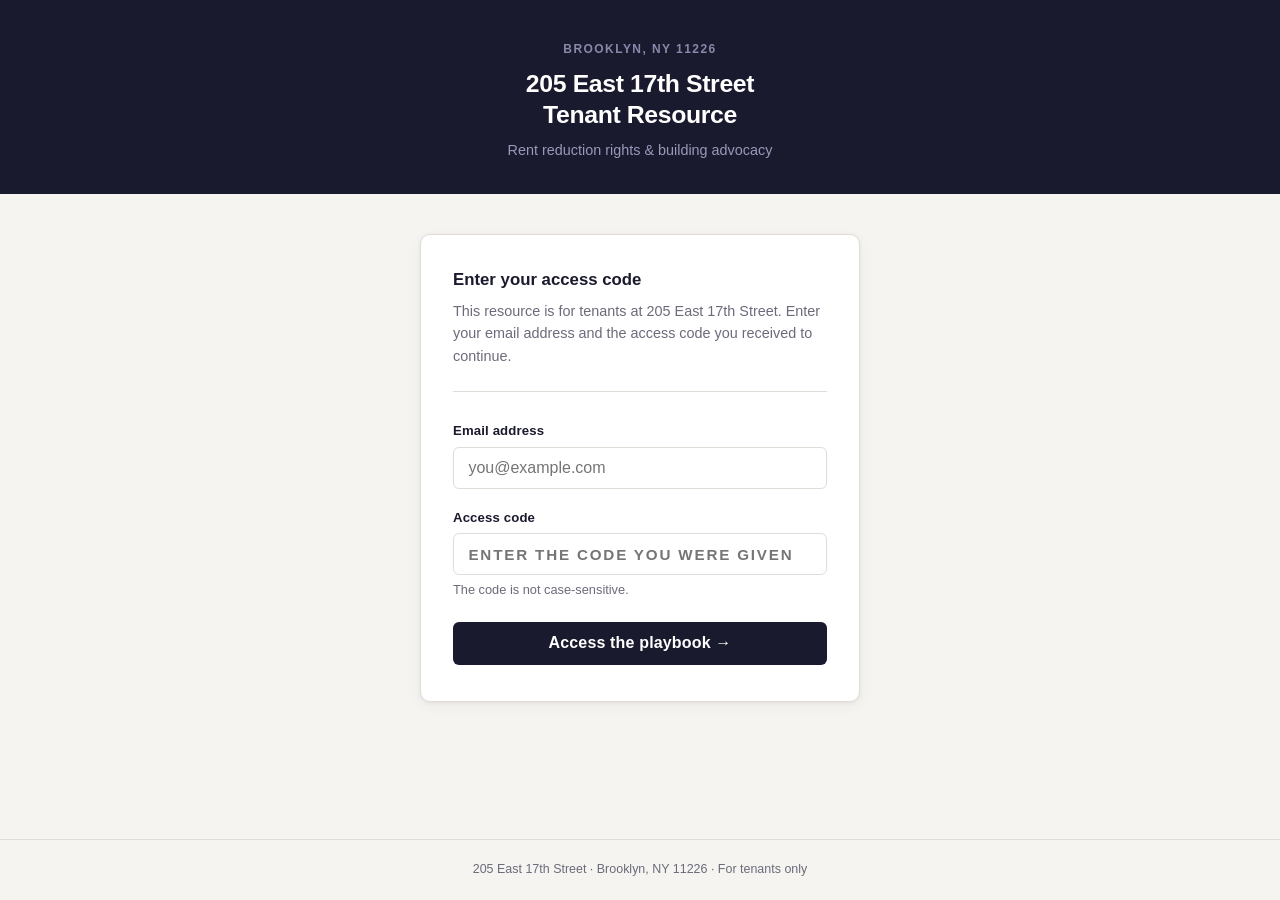
==== index.html @ bfedea2b "Finish tenant401 release verification fixes" ====
<!DOCTYPE html>
<html lang="en">
<head>
<meta charset="UTF-8"/>
<meta name="viewport" content="width=device-width, initial-scale=1.0"/>
<title>205 East 17th Street — Tenant Resource</title>
<style>
  *, *::before, *::after { box-sizing: border-box; margin: 0; padding: 0; }

  :root {
    --ink:     #1a1a2e;
    --ink-mid: #2d2d4a;
    --bg:      #f5f4f0;
    --white:   #ffffff;
    --accent:  #b5451b;
    --muted:   #6b6b7b;
    --border:  #e0ddd8;
    --green:   #2d6a2d;
    --red-bg:  #fef2f2;
    --red-bdr: #fca5a5;
    --red-txt: #991b1b;
  }

  html { height: 100%; }

  body {
    font-family: -apple-system, BlinkMacSystemFont, 'Segoe UI', Roboto,
                 Helvetica, Arial, sans-serif;
    font-size: 16px;
    line-height: 1.6;
    background: var(--bg);
    color: var(--ink);
    min-height: 100%;
    display: flex;
    flex-direction: column;
  }

  /* ── Header ── */
  header {
    background: var(--ink);
    color: #fff;
    padding: 2.5rem 1.5rem 2rem;
    text-align: center;
  }
  header .eyebrow {
    font-size: .75rem;
    font-weight: 600;
    letter-spacing: .12em;
    text-transform: uppercase;
    color: #8888aa;
    margin-bottom: .6rem;
  }
  header h1 {
    font-size: 1.55rem;
    font-weight: 700;
    letter-spacing: -.015em;
    line-height: 1.25;
  }
  header .sub {
    margin-top: .5rem;
    color: #9999bb;
    font-size: .9rem;
  }

  /* ── Main ── */
  main {
    flex: 1;
    display: flex;
    align-items: flex-start;
    justify-content: center;
    padding: 2.5rem 1.25rem 3rem;
  }

  .card {
    background: var(--white);
    border: 1px solid var(--border);
    border-radius: 10px;
    padding: 2rem 2rem 2.25rem;
    width: 100%;
    max-width: 440px;
    box-shadow: 0 1px 4px rgba(0,0,0,.06), 0 4px 16px rgba(0,0,0,.04);
  }

  .card-title {
    font-size: 1.05rem;
    font-weight: 700;
    margin-bottom: .4rem;
  }
  .card-desc {
    color: var(--muted);
    font-size: .9rem;
    line-height: 1.55;
    margin-bottom: 1.75rem;
    padding-bottom: 1.5rem;
    border-bottom: 1px solid var(--border);
  }

  /* Error banner */
  .error-banner {
    display: none;
    align-items: flex-start;
    gap: .6rem;
    background: var(--red-bg);
    border: 1px solid var(--red-bdr);
    border-radius: 6px;
    padding: .75rem 1rem;
    margin-bottom: 1.25rem;
    color: var(--red-txt);
    font-size: .875rem;
    line-height: 1.45;
  }
  .error-banner.show { display: flex; }
  .error-banner svg { flex-shrink: 0; margin-top: 1px; }

  /* Form */
  .field { margin-bottom: 1.1rem; }
  label {
    display: block;
    font-size: .825rem;
    font-weight: 600;
    color: var(--ink);
    margin-bottom: .35rem;
    letter-spacing: .01em;
  }
  input[type="email"],
  input[type="text"] {
    width: 100%;
    padding: .7rem .9rem;
    border: 1px solid var(--border);
    border-radius: 6px;
    font-size: 1rem;
    font-family: inherit;
    background: #fff;
    color: var(--ink);
    transition: border-color .15s, box-shadow .15s;
    -webkit-appearance: none;
  }
  input:focus {
    outline: none;
    border-color: var(--ink-mid);
    box-shadow: 0 0 0 3px rgba(26,26,46,.1);
  }
  input#code {
    letter-spacing: .12em;
    text-transform: uppercase;
    font-weight: 600;
    font-size: .95rem;
  }
  .field-hint {
    margin-top: .3rem;
    font-size: .8rem;
    color: var(--muted);
  }

  button[type="submit"] {
    width: 100%;
    margin-top: .25rem;
    padding: .8rem 1rem;
    background: var(--ink);
    color: #fff;
    border: none;
    border-radius: 6px;
    font-size: 1rem;
    font-weight: 600;
    font-family: inherit;
    cursor: pointer;
    transition: background .15s;
    letter-spacing: .01em;
  }
  button[type="submit"]:hover { background: var(--ink-mid); }
  button[type="submit"]:active { background: #111120; }

  /* Footer */
  footer {
    text-align: center;
    color: var(--muted);
    font-size: .78rem;
    padding: 1.25rem 1rem;
    border-top: 1px solid var(--border);
  }

  @media (max-width: 480px) {
    header { padding: 2rem 1.25rem 1.75rem; }
    header h1 { font-size: 1.3rem; }
    main { padding: 1.75rem 1rem 2.5rem; align-items: flex-start; }
    .card { padding: 1.5rem 1.25rem 1.75rem; }
  }
</style>
</head>
<body>

<header>
  <div class="eyebrow">Brooklyn, NY 11226</div>
  <h1>205 East 17th Street<br>Tenant Resource</h1>
  <p class="sub">Rent reduction rights &amp; building advocacy</p>
</header>

<main>
  <div class="card">
    <h2 class="card-title">Enter your access code</h2>
    <p class="card-desc">
      This resource is for tenants at 205 East 17th Street. Enter your
      email address and the access code you received to continue.
    </p>

    <div class="error-banner" id="err" role="alert">
      <svg width="16" height="16" viewBox="0 0 16 16" fill="none" aria-hidden="true">
        <circle cx="8" cy="8" r="7.25" stroke="#991b1b" stroke-width="1.5"/>
        <path d="M8 4.5v4M8 10.5v1" stroke="#991b1b" stroke-width="1.5"
              stroke-linecap="round"/>
      </svg>
      <span>Incorrect code. Check what you received and try again.</span>
    </div>

    <form method="POST" action="/api/login">
      <div class="field">
        <label for="email">Email address</label>
        <input type="email" id="email" name="email" required
               autocomplete="email" placeholder="you@example.com"/>
      </div>
      <div class="field">
        <label for="code">Access code</label>
        <input type="text" id="code" name="code" required
               autocomplete="off" placeholder="Enter the code you were given"
               spellcheck="false" autocorrect="off" autocapitalize="characters"/>
        <p class="field-hint">The code is not case-sensitive.</p>
      </div>
      <button type="submit">Access the playbook &rarr;</button>
    </form>
  </div>
</main>

<footer>
  205 East 17th Street &middot; Brooklyn, NY 11226 &middot; For tenants only
</footer>

<script>
!function(t,e){var o,n,p,r;e.__SV||(window.posthog=e,e._i=[],e.init=function(i,s,a){function g(t,e){var o=e.split(".");2==o.length&&(t=t[o[0]],e=o[1]);t[e]=function(){t.push([e].concat(Array.prototype.slice.call(arguments,0)))}}var c=t.createElement("script");c.type="text/javascript",c.crossOrigin="anonymous",c.async=!0,c.src=s.api_host.replace(".i.posthog.com","-assets.i.posthog.com")+"/static/array.js";var l=t.getElementsByTagName("script")[0];l.parentNode.insertBefore(c,l);var u=e;for(void 0!==a?u=e[a]=[]:a="posthog",u.people=u.people||[],u.toString=function(t){var e="posthog";return"posthog"!==a&&(e+="."+a),t||(e+=" (stub)"),e},u.people.toString=function(){return u.toString(1)+" (stub)"},n="capture identify alias people.set people.set_once set_config register register_once unregister opt_out_capturing has_opted_out_capturing opt_in_capturing reset isFeatureEnabled onFeatureFlags getFeatureFlag getFeatureFlagPayload reloadFeatureFlags group updateEarlyAccessFeatureEnrollment getEarlyAccessFeatures getActiveMatchingSurveys getSurveys getNextSurveyStep onSessionId setPersonPropertiesForFlags".split(" "),p=0;p<n.length;p++)g(u,n[p]);e._i.push([i,s,a])},e.__SV=1)}(document,window.posthog||[]);

var posthogTestMode = new URLSearchParams(location.search).get('is_test') === '1';
try {
  if (posthogTestMode) sessionStorage.setItem('t401_test_mode', '1');
  else sessionStorage.removeItem('t401_test_mode');
} catch(e) {}
if (!posthogTestMode) {
  posthog.init('phc_uY5md7SXOeMdNmMPiDi8rkp14ioLWGViqitHfvWLfhR', {
    api_host: 'https://us.i.posthog.com',
    autocapture: false,
    capture_pageview: false,
    persistence: 'localStorage+cookie',
  });
}

(function () {
  var params  = new URLSearchParams(location.search);
  var isTest  = posthogTestMode;
  var isError = !!params.get('error');
  function capture(event, properties, options) {
    if (!isTest) posthog.capture(event, properties, options);
  }

  // Pageview
  capture('$pageview', { $current_url: location.href, page: 'gate' });

  // gate_failure — arrived here with ?error=1 (server rejected code)
  if (isError) {
    capture('gate_failure', { page: 'gate' });
    document.getElementById('err').classList.add('show');
    try { sessionStorage.removeItem('t401_gate_submitted'); } catch(e) {}
  }

  // Uppercase code input
  var codeInput = document.getElementById('code');
  codeInput.addEventListener('input', function () {
    var pos = this.selectionStart;
    this.value = this.value.toUpperCase();
    this.setSelectionRange(pos, pos);
  });

  // Capture the attempt before POST navigation and mark it for one success event.
  document.querySelector('form').addEventListener('submit', function () {
    var email = (document.getElementById('email').value || '').trim().toLowerCase();
    capture('gate_submitted', { page: 'gate', has_email: !!email }, { transport: 'sendBeacon' });
    try { sessionStorage.setItem('t401_gate_submitted', '1'); } catch(e) {}
  });
})();
</script>
</body>
</html>
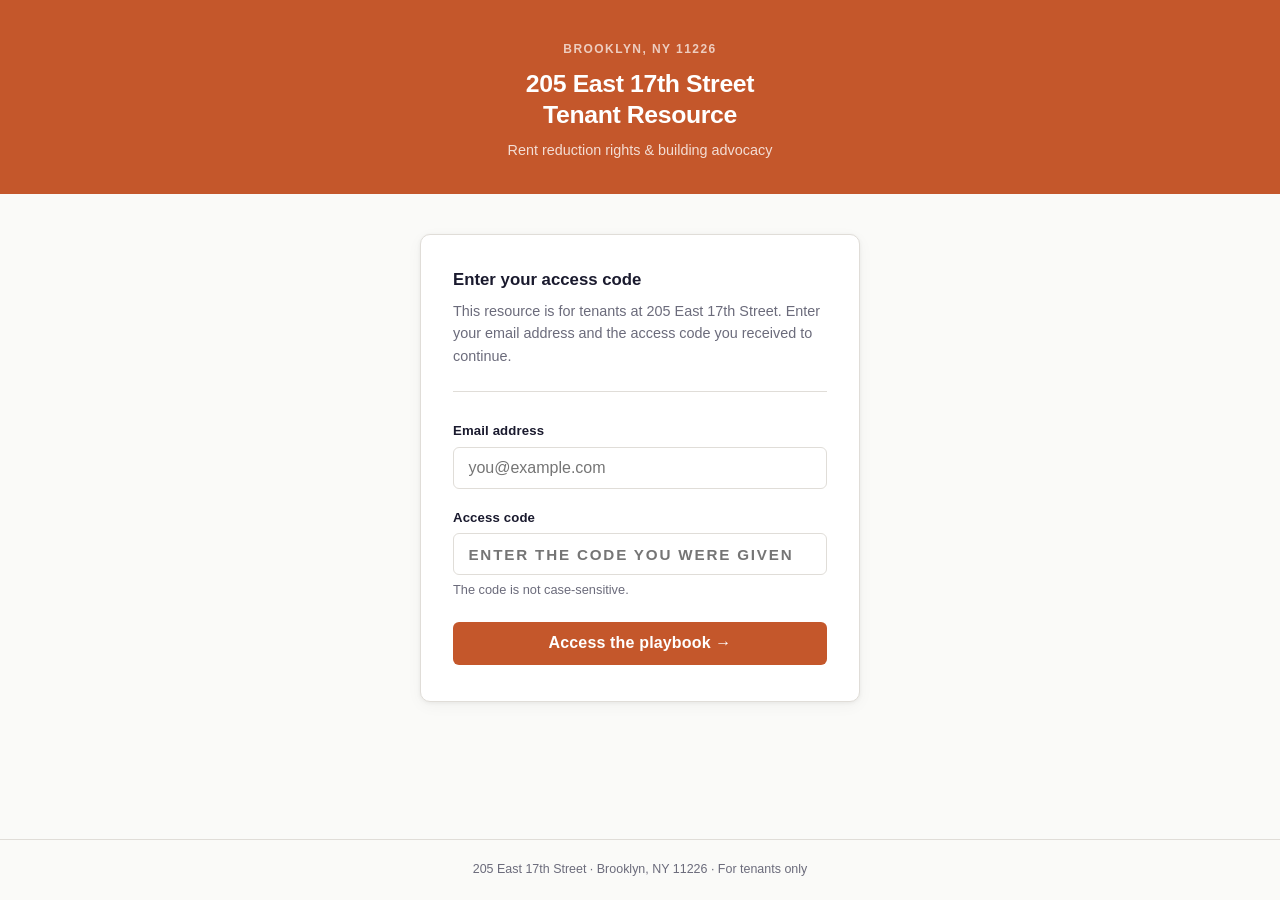
==== commit 2764b58a: "design: apply terracotta palette; drop French section from playbook - Both pages: header/nav/buttons" ====
--- a/index.html
+++ b/index.html
@@ -9,13 +9,12 @@
 
   :root {
     --ink:     #1a1a2e;
-    --ink-mid: #2d2d4a;
-    --bg:      #f5f4f0;
+    --bg:      #fafaf8;
     --white:   #ffffff;
-    --accent:  #b5451b;
+    --accent:  #c4572b;
+    --terra:   #c4572b;
     --muted:   #6b6b7b;
     --border:  #e0ddd8;
-    --green:   #2d6a2d;
     --red-bg:  #fef2f2;
     --red-bdr: #fca5a5;
     --red-txt: #991b1b;
@@ -37,7 +36,7 @@
 
   /* ── Header ── */
   header {
-    background: var(--ink);
+    background: var(--terra);
     color: #fff;
     padding: 2.5rem 1.5rem 2rem;
     text-align: center;
@@ -47,7 +46,7 @@
     font-weight: 600;
     letter-spacing: .12em;
     text-transform: uppercase;
-    color: #8888aa;
+    color: rgba(255,255,255,.7);
     margin-bottom: .6rem;
   }
   header h1 {
@@ -58,7 +57,7 @@
   }
   header .sub {
     margin-top: .5rem;
-    color: #9999bb;
+    color: rgba(255,255,255,.8);
     font-size: .9rem;
   }
 
@@ -156,7 +155,7 @@
     width: 100%;
     margin-top: .25rem;
     padding: .8rem 1rem;
-    background: var(--ink);
+    background: var(--terra);
     color: #fff;
     border: none;
     border-radius: 6px;
@@ -167,8 +166,8 @@
     transition: background .15s;
     letter-spacing: .01em;
   }
-  button[type="submit"]:hover { background: var(--ink-mid); }
-  button[type="submit"]:active { background: #111120; }
+  button[type="submit"]:hover { background: #a83d1e; }
+  button[type="submit"]:active { background: #8f3319; }
 
   /* Footer */
   footer {
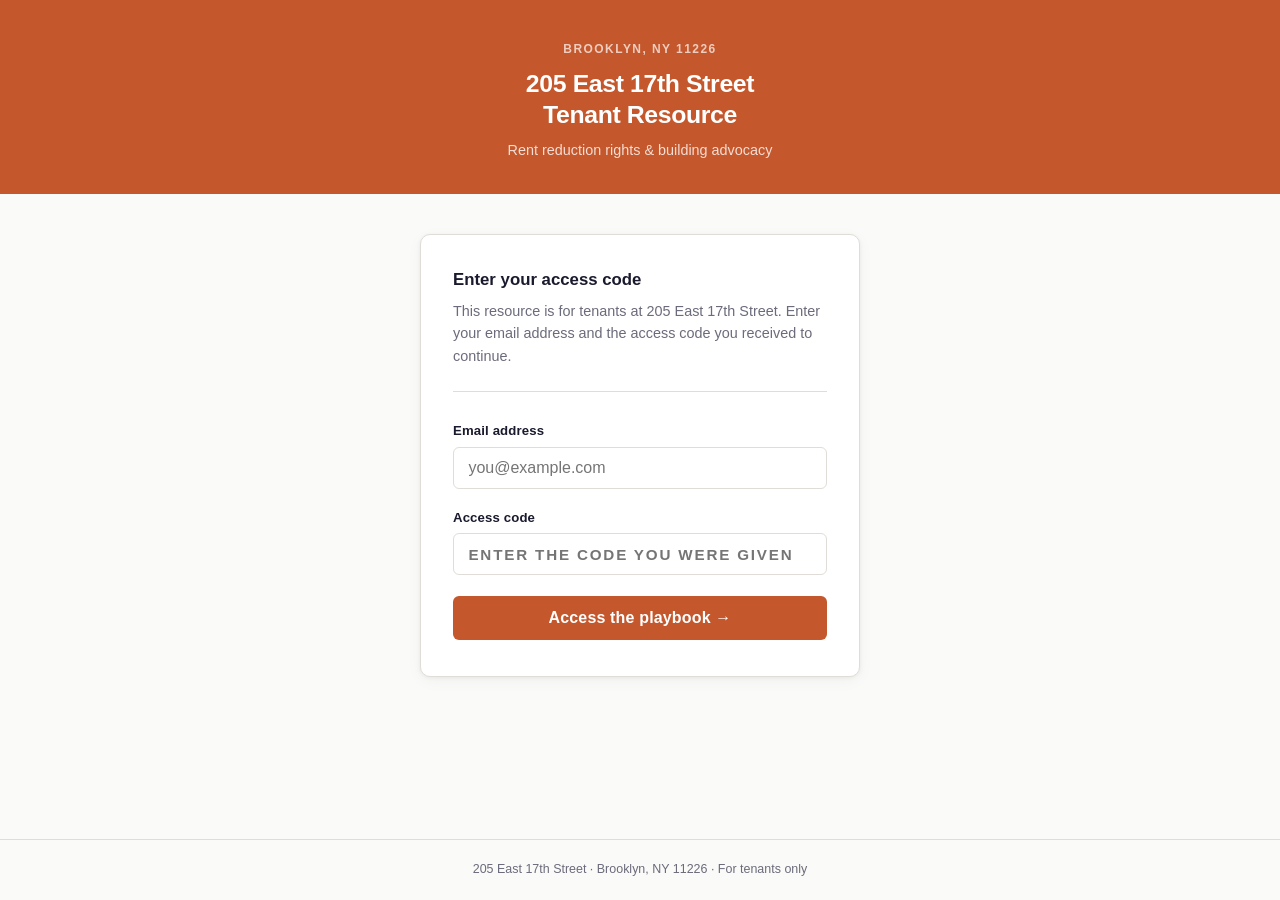
==== commit caf15bfe: "content: 5 copy fixes - index.html: remove 'The code is not case-sensitive.' hint - playbook.html: '" ====
--- a/index.html
+++ b/index.html
@@ -222,7 +222,7 @@
         <input type="text" id="code" name="code" required
                autocomplete="off" placeholder="Enter the code you were given"
                spellcheck="false" autocorrect="off" autocapitalize="characters"/>
-        <p class="field-hint">The code is not case-sensitive.</p>
+
       </div>
       <button type="submit">Access the playbook &rarr;</button>
     </form>
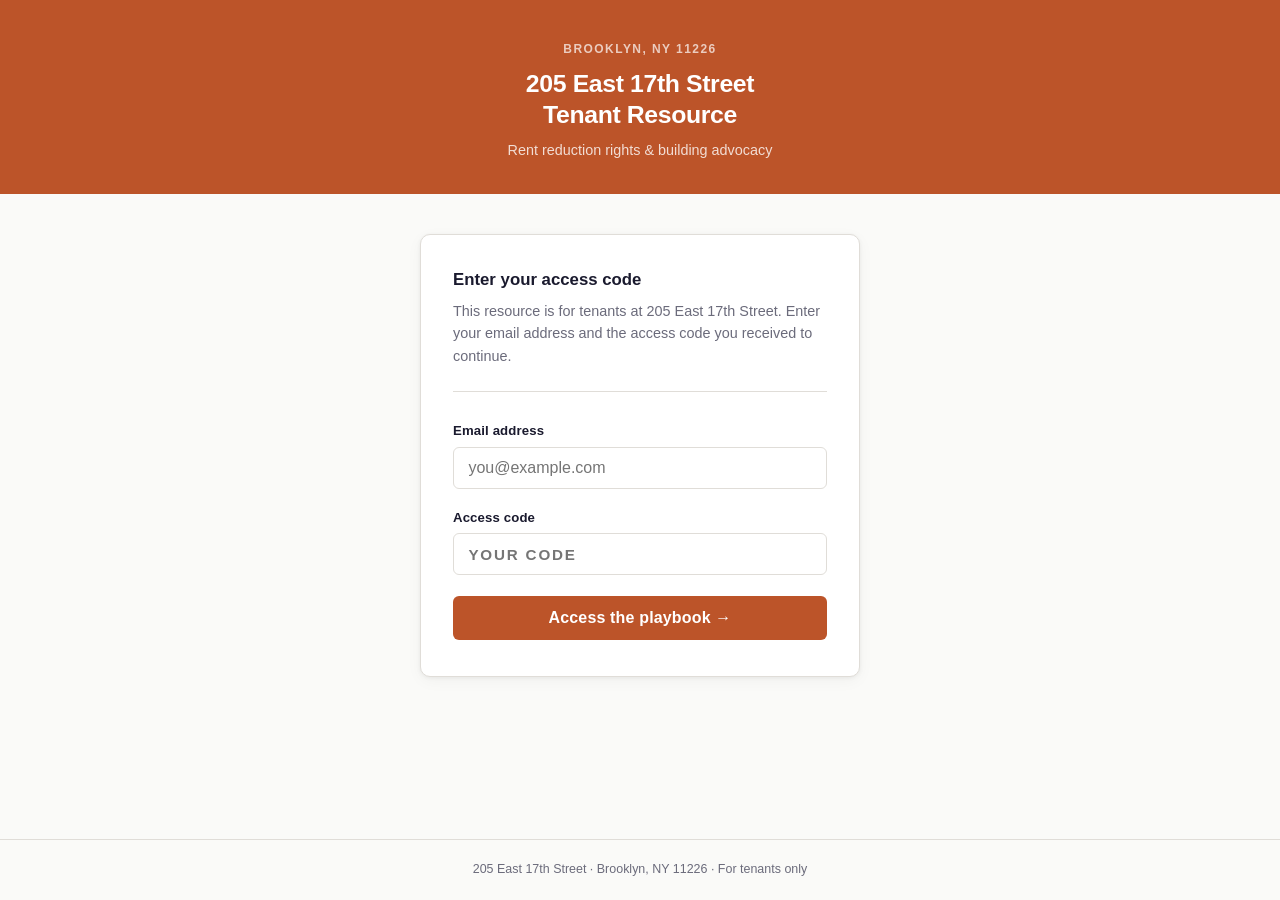
==== commit 357b6ebe: "Updated 1 note" ====
--- a/index.html
+++ b/index.html
@@ -9,10 +9,11 @@
 
   :root {
     --ink:     #1a1a2e;
+    --ink-mid: #2d2d4a;
     --bg:      #fafaf8;
     --white:   #ffffff;
-    --accent:  #c4572b;
-    --terra:   #c4572b;
+    --accent:  #bc5429;
+    --terra:   #bc5429;
     --muted:   #6b6b7b;
     --border:  #e0ddd8;
     --red-bg:  #fef2f2;
@@ -166,7 +167,7 @@
     transition: background .15s;
     letter-spacing: .01em;
   }
-  button[type="submit"]:hover { background: #a83d1e; }
+  button[type="submit"]:hover { background: #a03a1d; }
   button[type="submit"]:active { background: #8f3319; }
 
   /* Footer */
@@ -220,7 +221,7 @@
       <div class="field">
         <label for="code">Access code</label>
         <input type="text" id="code" name="code" required
-               autocomplete="off" placeholder="Enter the code you were given"
+               autocomplete="off" placeholder="Your code"
                spellcheck="false" autocorrect="off" autocapitalize="characters"/>
 
       </div>
@@ -238,8 +239,14 @@
 
 var posthogTestMode = new URLSearchParams(location.search).get('is_test') === '1';
 try {
-  if (posthogTestMode) sessionStorage.setItem('t401_test_mode', '1');
-  else sessionStorage.removeItem('t401_test_mode');
+  if (posthogTestMode) {
+    sessionStorage.setItem('t401_test_mode', '1');
+  } else {
+    posthogTestMode = sessionStorage.getItem('t401_test_mode') === '1';
+    // Only clear if this is not an error redirect (error redirect has no is_test param
+    // but should preserve the flag set on the original test-mode load).
+    if (!posthogTestMode) sessionStorage.removeItem('t401_test_mode');
+  }
 } catch(e) {}
 if (!posthogTestMode) {
   posthog.init('phc_uY5md7SXOeMdNmMPiDi8rkp14ioLWGViqitHfvWLfhR', {
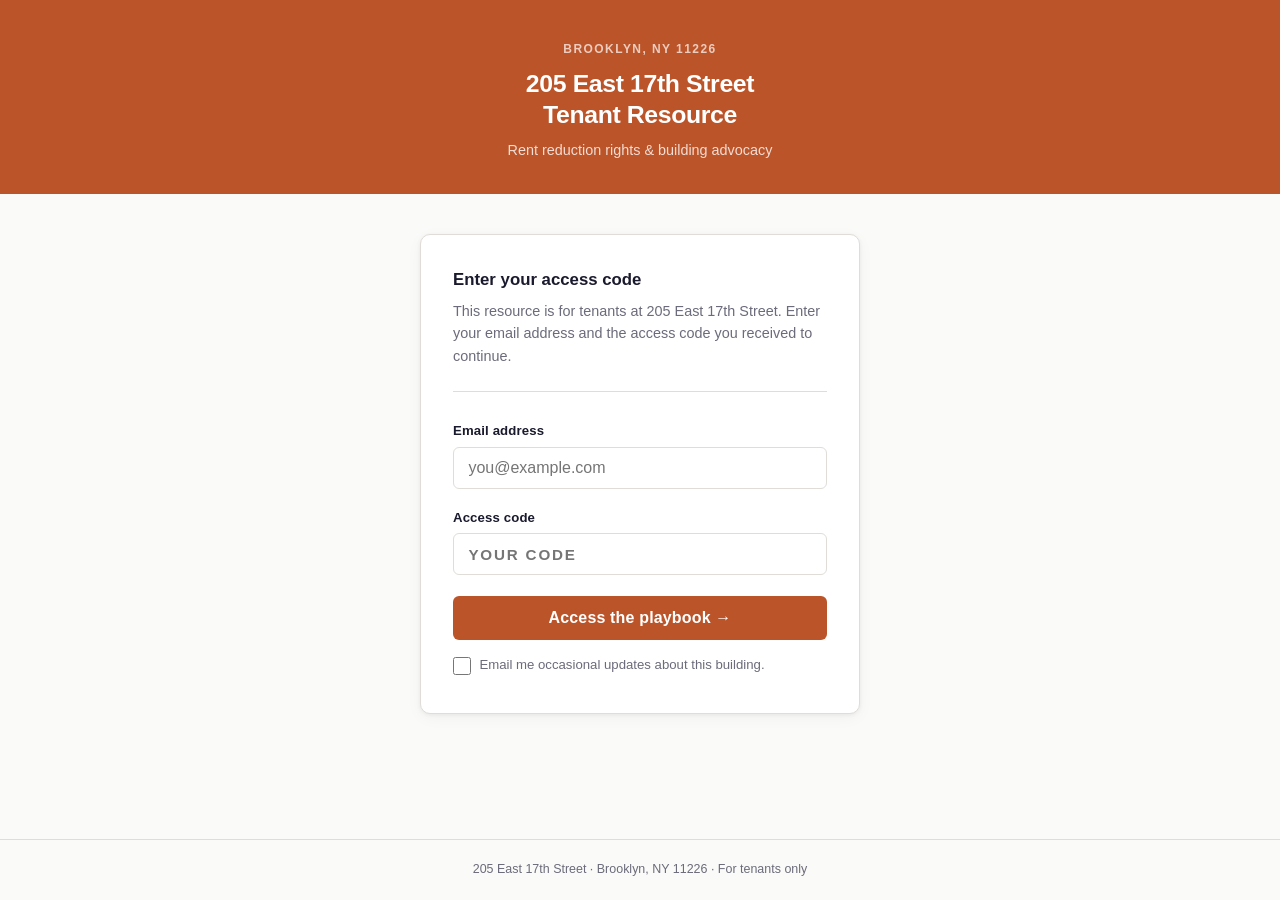
==== commit a3099488: "feat: email opt-in checkbox + Brevo list ID validation (pass 2) index.html: - Add unchecked opt-in c" ====
--- a/index.html
+++ b/index.html
@@ -150,6 +150,31 @@
     margin-top: .3rem;
     font-size: .8rem;
     color: var(--muted);
+  }
+
+  /* Opt-in checkbox */
+  .opt-in {
+    display: flex;
+    align-items: flex-start;
+    gap: .55rem;
+    margin-top: .9rem;
+    margin-bottom: .1rem;
+  }
+  .opt-in input[type="checkbox"] {
+    width: 1.1rem;
+    height: 1.1rem;
+    flex-shrink: 0;
+    margin-top: .18rem;
+    accent-color: var(--terra);
+    cursor: pointer;
+  }
+  .opt-in label {
+    font-size: .825rem;
+    font-weight: 400;
+    color: var(--muted);
+    letter-spacing: 0;
+    cursor: pointer;
+    margin-bottom: 0;
   }
 
   button[type="submit"] {
@@ -226,6 +251,10 @@
 
       </div>
       <button type="submit">Access the playbook &rarr;</button>
+      <div class="opt-in">
+        <input type="checkbox" id="updates_consent" name="updates_consent" value="1"/>
+        <label for="updates_consent">Email me occasional updates about this building.</label>
+      </div>
     </form>
   </div>
 </main>
